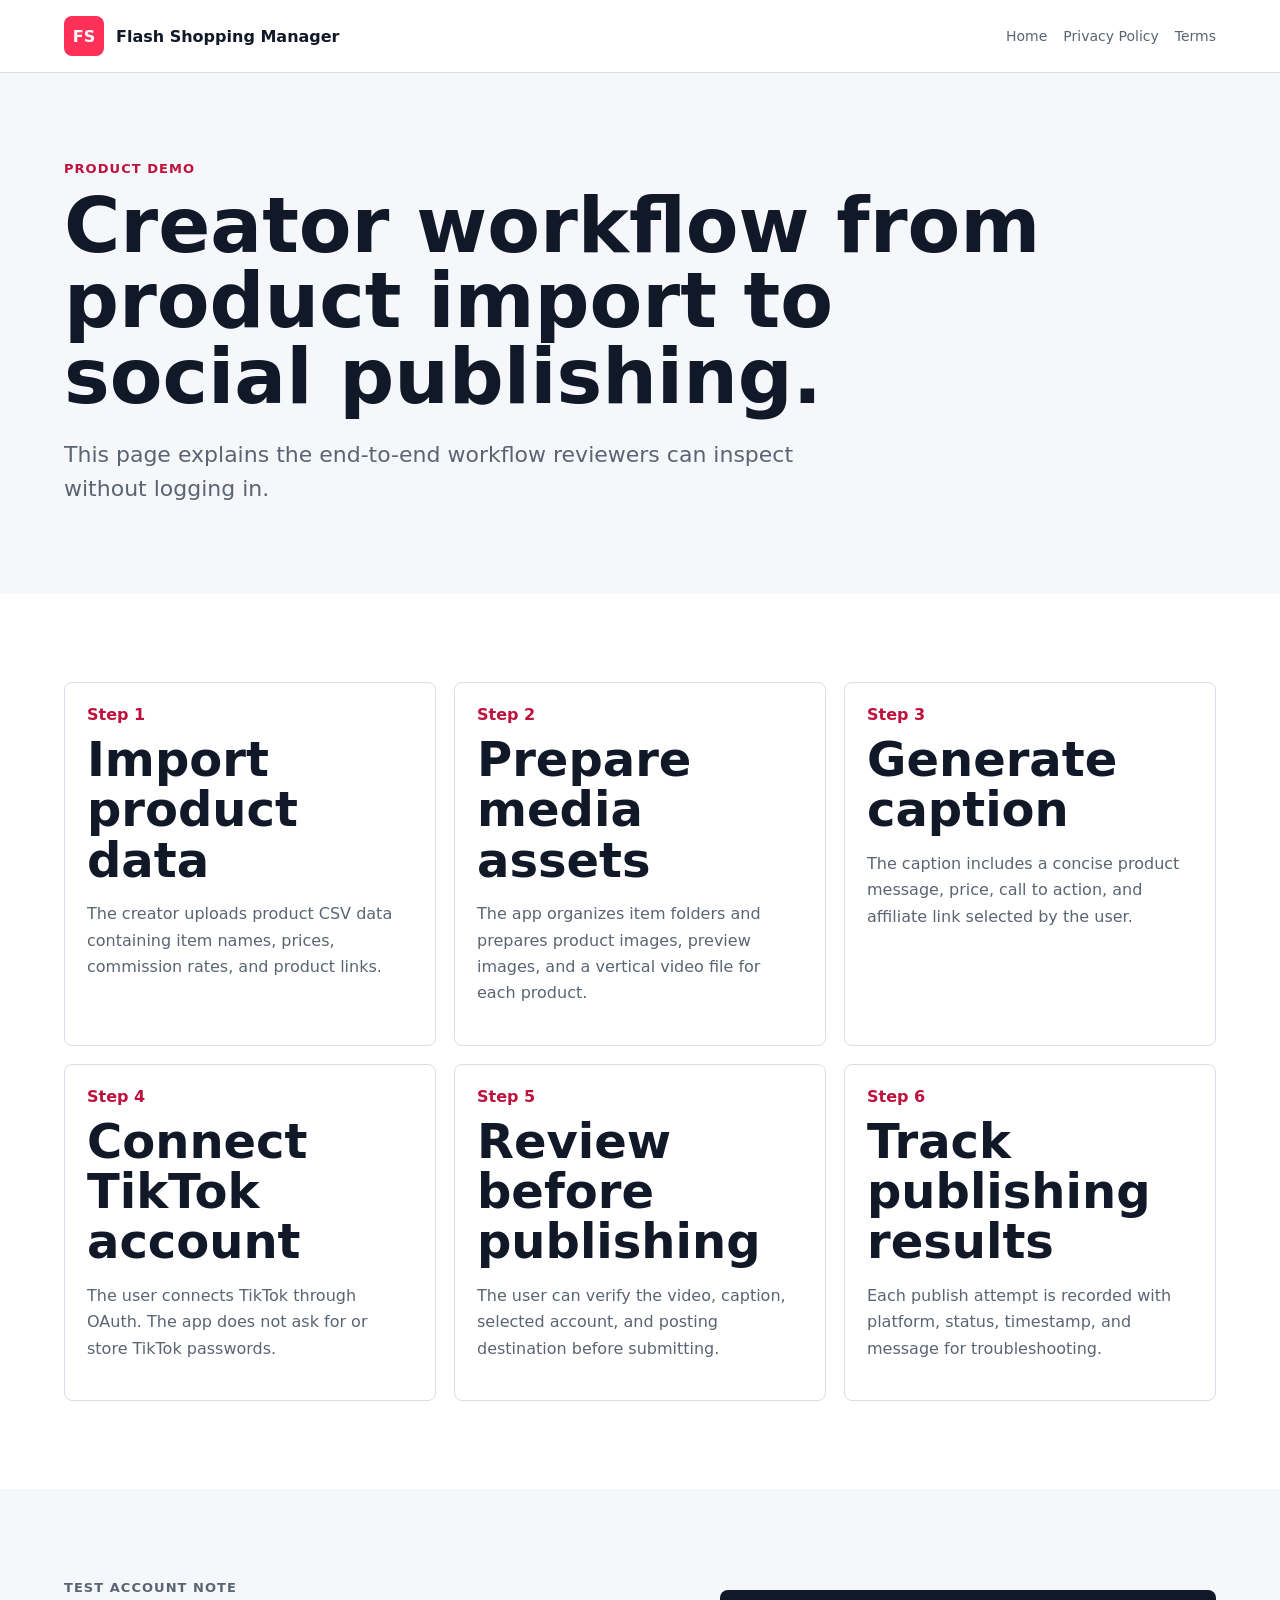
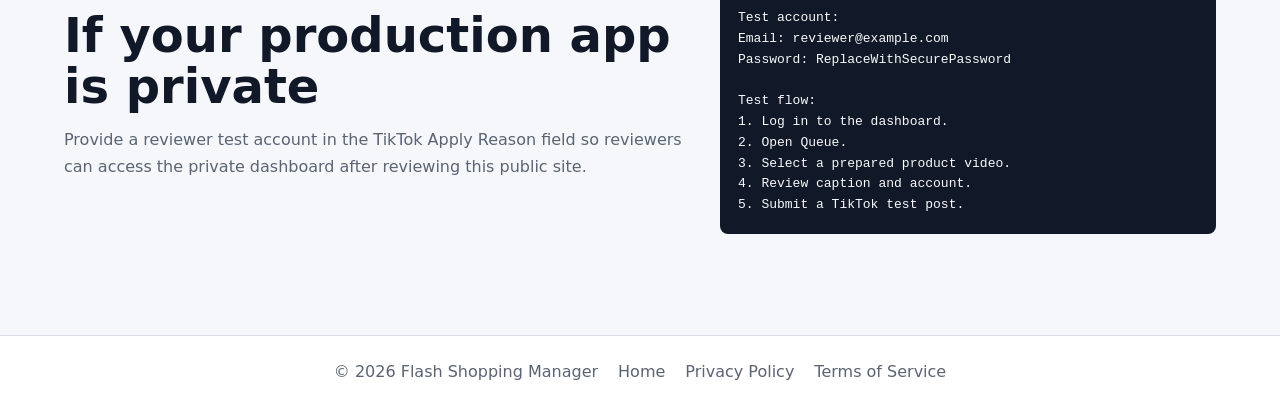
==== demo.html @ 0573e3ed "Add files via upload" ====
<!doctype html>
<html lang="en">
<head>
  <meta charset="utf-8">
  <meta name="viewport" content="width=device-width, initial-scale=1">
  <title>Demo | Flash Shopping Manager</title>
  <meta name="description" content="Demo workflow for Flash Shopping Manager TikTok and Facebook product video publishing.">
  <link rel="stylesheet" href="assets/styles.css">
</head>
<body>
  <header class="site-header">
    <a class="brand" href="index.html"><span class="brand-mark">FS</span><span>Flash Shopping Manager</span></a>
    <nav aria-label="Main navigation">
      <a href="index.html">Home</a>
      <a href="privacy.html">Privacy Policy</a>
      <a href="terms.html">Terms</a>
    </nav>
  </header>

  <main>
    <section class="page-hero">
      <p class="eyebrow">Product demo</p>
      <h1>Creator workflow from product import to social publishing.</h1>
      <p class="lead">This page explains the end-to-end workflow reviewers can inspect without logging in.</p>
    </section>

    <section class="timeline">
      <article>
        <span>Step 1</span>
        <h2>Import product data</h2>
        <p>The creator uploads product CSV data containing item names, prices, commission rates, and product links.</p>
      </article>
      <article>
        <span>Step 2</span>
        <h2>Prepare media assets</h2>
        <p>The app organizes item folders and prepares product images, preview images, and a vertical video file for each product.</p>
      </article>
      <article>
        <span>Step 3</span>
        <h2>Generate caption</h2>
        <p>The caption includes a concise product message, price, call to action, and affiliate link selected by the user.</p>
      </article>
      <article>
        <span>Step 4</span>
        <h2>Connect TikTok account</h2>
        <p>The user connects TikTok through OAuth. The app does not ask for or store TikTok passwords.</p>
      </article>
      <article>
        <span>Step 5</span>
        <h2>Review before publishing</h2>
        <p>The user can verify the video, caption, selected account, and posting destination before submitting.</p>
      </article>
      <article>
        <span>Step 6</span>
        <h2>Track publishing results</h2>
        <p>Each publish attempt is recorded with platform, status, timestamp, and message for troubleshooting.</p>
      </article>
    </section>

    <section class="section split">
      <div>
        <p class="eyebrow">Test account note</p>
        <h2>If your production app is private</h2>
        <p>Provide a reviewer test account in the TikTok Apply Reason field so reviewers can access the private dashboard after reviewing this public site.</p>
      </div>
      <pre class="code-block">Test account:
Email: reviewer@example.com
Password: ReplaceWithSecurePassword

Test flow:
1. Log in to the dashboard.
2. Open Queue.
3. Select a prepared product video.
4. Review caption and account.
5. Submit a TikTok test post.</pre>
    </section>
  </main>

  <footer>
    <span>© 2026 Flash Shopping Manager</span>
    <a href="index.html">Home</a>
    <a href="privacy.html">Privacy Policy</a>
    <a href="terms.html">Terms of Service</a>
  </footer>
</body>
</html>
---- assets/styles.css ----
:root {
  color-scheme: light;
  --ink: #111827;
  --muted: #5b6472;
  --line: #d9dde6;
  --soft: #f5f7fb;
  --brand: #ff3158;
  --brand-dark: #be123c;
  --accent: #0f766e;
  --panel: #ffffff;
}

* {
  box-sizing: border-box;
}

body {
  margin: 0;
  font-family: Inter, ui-sans-serif, system-ui, -apple-system, BlinkMacSystemFont, "Segoe UI", Arial, sans-serif;
  color: var(--ink);
  background: #ffffff;
}

a {
  color: inherit;
}

.site-header {
  min-height: 72px;
  display: flex;
  align-items: center;
  justify-content: space-between;
  gap: 24px;
  padding: 16px clamp(20px, 5vw, 72px);
  border-bottom: 1px solid var(--line);
  background: rgba(255, 255, 255, 0.96);
  position: sticky;
  top: 0;
  z-index: 10;
}

.brand {
  display: inline-flex;
  align-items: center;
  gap: 12px;
  font-weight: 800;
  text-decoration: none;
}

.brand-mark {
  width: 40px;
  height: 40px;
  display: inline-grid;
  place-items: center;
  border-radius: 8px;
  background: var(--brand);
  color: white;
  letter-spacing: 0;
}

nav {
  display: flex;
  flex-wrap: wrap;
  gap: 16px;
  color: var(--muted);
  font-size: 14px;
}

nav a,
footer a {
  text-decoration: none;
}

nav a:hover,
footer a:hover {
  color: var(--brand);
}

.hero {
  display: grid;
  grid-template-columns: minmax(0, 1.05fr) minmax(320px, 0.8fr);
  gap: clamp(28px, 5vw, 72px);
  align-items: center;
  padding: clamp(56px, 8vw, 108px) clamp(20px, 5vw, 72px);
  background:
    linear-gradient(135deg, rgba(255,49,88,0.08), transparent 35%),
    linear-gradient(315deg, rgba(15,118,110,0.10), transparent 34%);
}

.eyebrow {
  margin: 0 0 12px;
  color: var(--brand-dark);
  font-weight: 800;
  text-transform: uppercase;
  font-size: 13px;
  letter-spacing: 0.08em;
}

h1,
h2,
h3,
p {
  letter-spacing: 0;
}

h1 {
  margin: 0;
  font-size: clamp(42px, 6vw, 78px);
  line-height: 0.98;
}

h2 {
  margin: 0 0 16px;
  font-size: clamp(30px, 4vw, 48px);
  line-height: 1.05;
}

h3 {
  margin: 0 0 8px;
  font-size: 20px;
}

.lead {
  margin: 24px 0 0;
  max-width: 760px;
  color: var(--muted);
  font-size: clamp(18px, 2vw, 22px);
  line-height: 1.55;
}

.hero-actions {
  display: flex;
  gap: 14px;
  flex-wrap: wrap;
  margin-top: 32px;
}

.button {
  display: inline-flex;
  align-items: center;
  justify-content: center;
  min-height: 46px;
  padding: 0 18px;
  border-radius: 8px;
  border: 1px solid var(--line);
  text-decoration: none;
  font-weight: 800;
}

.button.primary {
  background: var(--brand);
  color: white;
  border-color: var(--brand);
}

.button.secondary {
  background: white;
}

.product-panel {
  background: var(--panel);
  border: 1px solid var(--line);
  border-radius: 8px;
  box-shadow: 0 24px 70px rgba(17, 24, 39, 0.16);
  padding: 18px;
}

.panel-top {
  display: flex;
  align-items: center;
  gap: 8px;
  padding-bottom: 16px;
  border-bottom: 1px solid var(--line);
  color: var(--muted);
}

.dot {
  width: 10px;
  height: 10px;
  border-radius: 50%;
  display: inline-block;
}

.red { background: #ef4444; }
.yellow { background: #f59e0b; }
.green { background: #10b981; }

.workflow-card {
  display: flex;
  gap: 14px;
  padding: 18px;
  border: 1px solid var(--line);
  border-radius: 8px;
  margin-top: 14px;
  background: var(--soft);
}

.workflow-card.active {
  background: #fff1f2;
  border-color: rgba(255,49,88,0.32);
}

.workflow-card span {
  width: 34px;
  height: 34px;
  border-radius: 8px;
  background: var(--ink);
  color: white;
  display: inline-grid;
  place-items: center;
  font-weight: 800;
  flex: none;
}

.workflow-card p {
  margin: 0;
  color: var(--muted);
  line-height: 1.5;
}

.section,
.page-hero,
.legal,
.timeline {
  padding: clamp(42px, 7vw, 88px) clamp(20px, 5vw, 72px);
}

.section-heading {
  max-width: 850px;
  margin-bottom: 28px;
}

.feature-grid {
  display: grid;
  grid-template-columns: repeat(3, minmax(0, 1fr));
  gap: 18px;
}

.feature-grid article,
.timeline article {
  border: 1px solid var(--line);
  border-radius: 8px;
  padding: 22px;
  background: white;
}

.feature-grid p,
.split p,
.legal p,
.legal li,
.timeline p {
  color: var(--muted);
  line-height: 1.65;
}

.split {
  display: grid;
  grid-template-columns: minmax(0, 1fr) minmax(280px, 0.8fr);
  gap: 36px;
  align-items: start;
  background: var(--soft);
}

.check-list {
  margin: 0;
  padding: 0;
  list-style: none;
  display: grid;
  gap: 12px;
}

.check-list li {
  padding: 14px 16px;
  border-radius: 8px;
  background: white;
  border: 1px solid var(--line);
  font-weight: 700;
}

.demo-band {
  display: flex;
  justify-content: space-between;
  align-items: center;
  gap: 24px;
  border-top: 1px solid var(--line);
  border-bottom: 1px solid var(--line);
}

.contact {
  background: #111827;
  color: white;
}

.contact p,
.contact a {
  color: #e5e7eb;
}

.page-hero {
  background: var(--soft);
}

.page-hero h1 {
  max-width: 1000px;
}

.timeline {
  display: grid;
  grid-template-columns: repeat(3, minmax(0, 1fr));
  gap: 18px;
}

.timeline span {
  color: var(--brand-dark);
  font-weight: 800;
  display: inline-block;
  margin-bottom: 10px;
}

.code-block {
  white-space: pre-wrap;
  background: #111827;
  color: #f9fafb;
  border-radius: 8px;
  padding: 18px;
  line-height: 1.6;
  overflow: auto;
}

.legal {
  max-width: 960px;
  margin: 0 auto;
}

.legal h1 {
  font-size: clamp(40px, 6vw, 64px);
}

.legal h2 {
  margin-top: 34px;
  font-size: 28px;
}

footer {
  min-height: 72px;
  display: flex;
  align-items: center;
  justify-content: center;
  gap: 20px;
  flex-wrap: wrap;
  padding: 20px;
  color: var(--muted);
  border-top: 1px solid var(--line);
}

@media (max-width: 900px) {
  .site-header,
  .hero,
  .split,
  .demo-band {
    display: block;
  }

  nav {
    margin-top: 16px;
  }

  .product-panel,
  .demo-band .button {
    margin-top: 28px;
  }

  .feature-grid,
  .timeline {
    grid-template-columns: 1fr;
  }
}
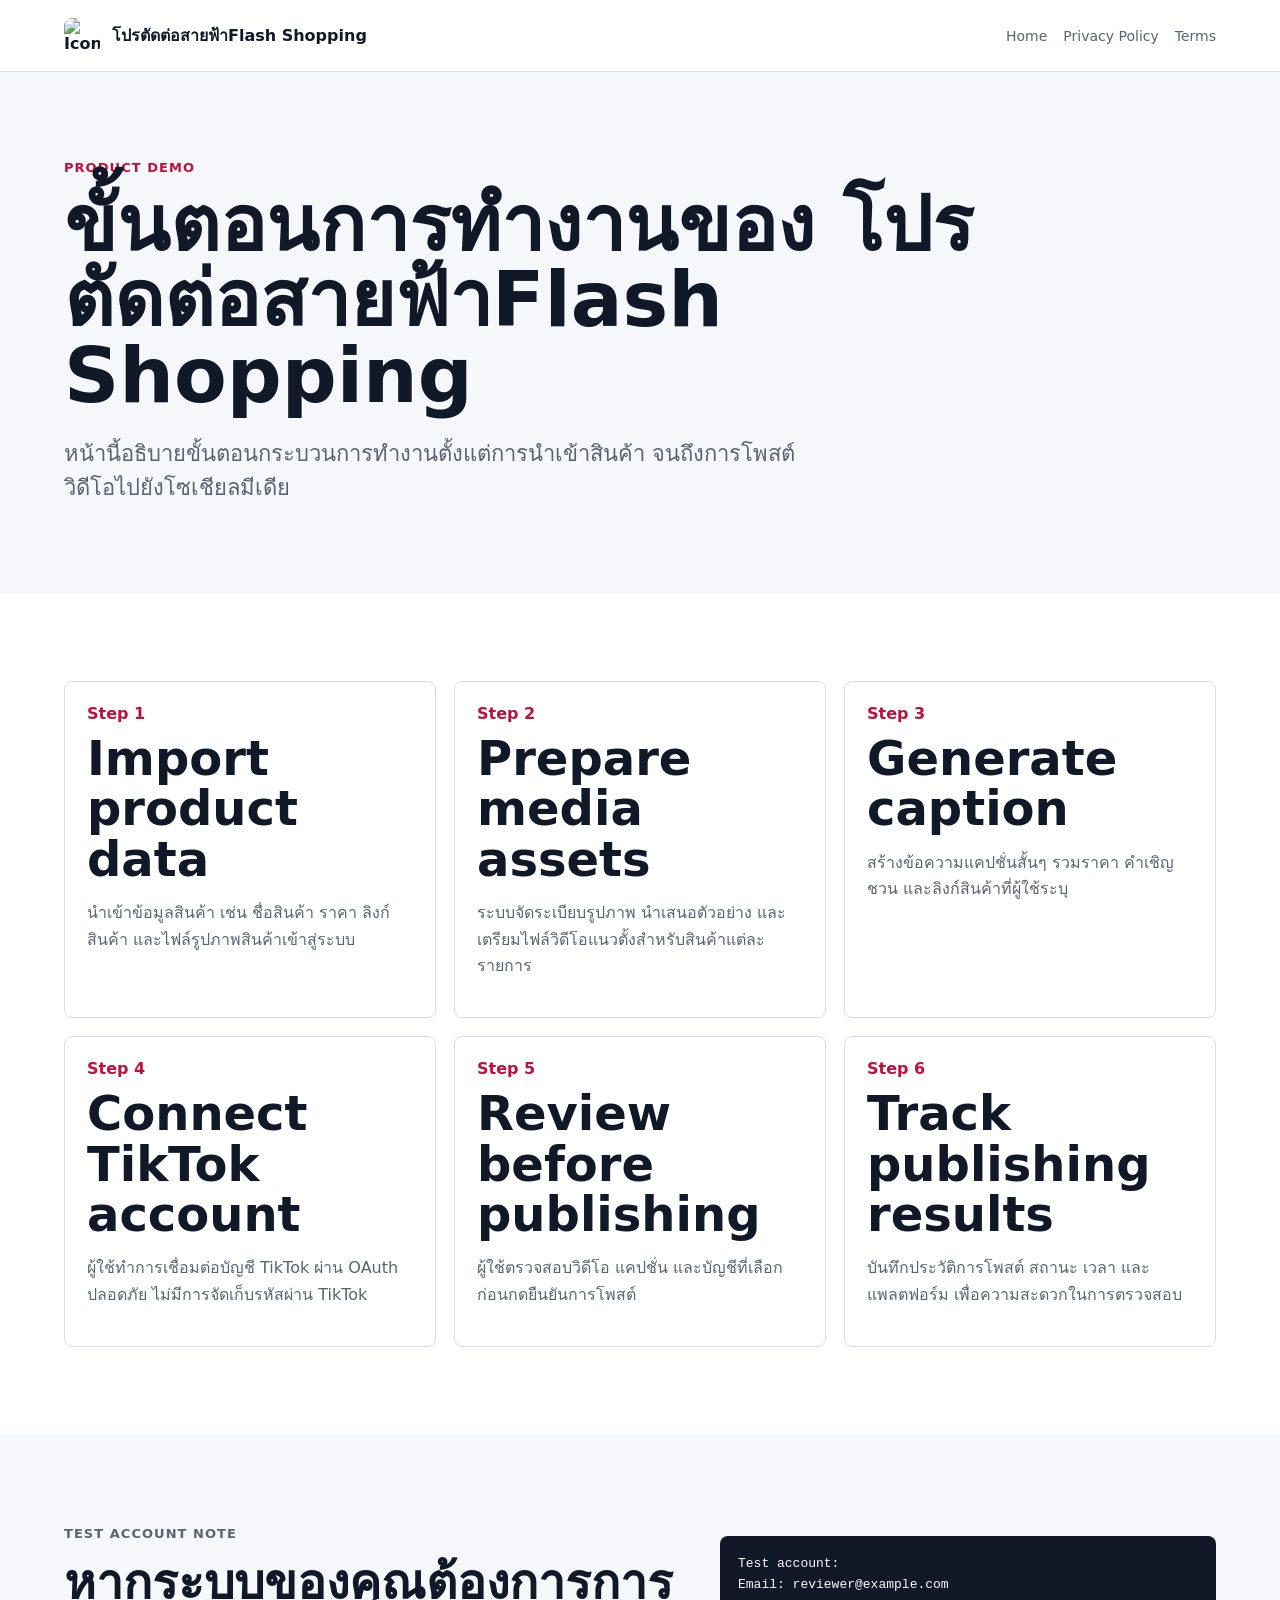
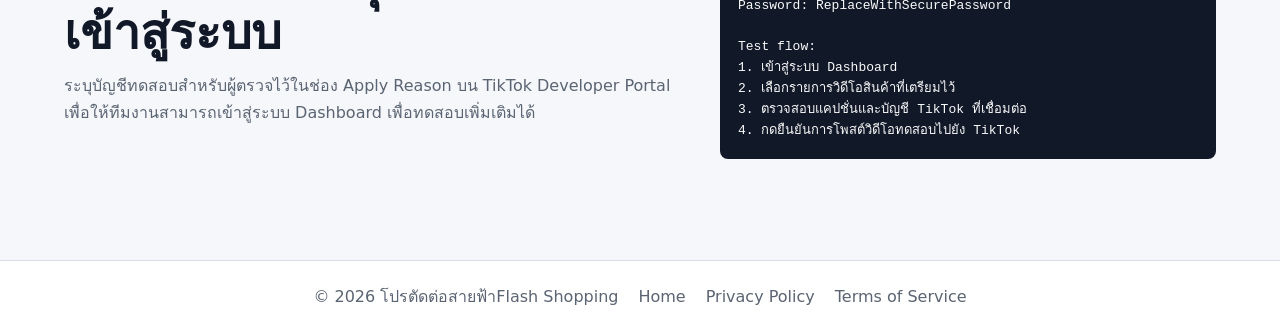
==== commit 38195c5a: "Update demo.html" ====
--- a/demo.html
+++ b/demo.html
@@ -1,15 +1,19 @@
 <!doctype html>
-<html lang="en">
+<html lang="th">
 <head>
   <meta charset="utf-8">
   <meta name="viewport" content="width=device-width, initial-scale=1">
-  <title>Demo | Flash Shopping Manager</title>
-  <meta name="description" content="Demo workflow for Flash Shopping Manager TikTok and Facebook product video publishing.">
+  <title>Demo | โปรตัดต่อสายฟ้าFlash Shopping</title>
+  <meta name="description" content="Demo workflow สำหรับระบบ โปรตัดต่อสายฟ้าFlash Shopping จัดการวิดีโอสินค้าและโพสต์ลง TikTok">
+  <link rel="icon" type="image/png" href="https://github.com/napasin2231-bit/flashshopping/blob/main/icon.png?raw=true">
   <link rel="stylesheet" href="assets/styles.css">
 </head>
 <body>
   <header class="site-header">
-    <a class="brand" href="index.html"><span class="brand-mark">FS</span><span>Flash Shopping Manager</span></a>
+    <a class="brand" href="index.html">
+      <img src="https://github.com/napasin2231-bit/flashshopping/blob/main/icon.png?raw=true" alt="Icon" style="width:36px; height:36px; border-radius:8px; object-fit:cover;">
+      <span>โปรตัดต่อสายฟ้าFlash Shopping</span>
+    </a>
     <nav aria-label="Main navigation">
       <a href="index.html">Home</a>
       <a href="privacy.html">Privacy Policy</a>
@@ -20,64 +24,63 @@
   <main>
     <section class="page-hero">
       <p class="eyebrow">Product demo</p>
-      <h1>Creator workflow from product import to social publishing.</h1>
-      <p class="lead">This page explains the end-to-end workflow reviewers can inspect without logging in.</p>
+      <h1>ขั้นตอนการทำงานของ โปรตัดต่อสายฟ้าFlash Shopping</h1>
+      <p class="lead">หน้านี้อธิบายขั้นตอนกระบวนการทำงานตั้งแต่การนำเข้าสินค้า จนถึงการโพสต์วิดีโอไปยังโซเชียลมีเดีย</p>
     </section>
 
     <section class="timeline">
       <article>
         <span>Step 1</span>
         <h2>Import product data</h2>
-        <p>The creator uploads product CSV data containing item names, prices, commission rates, and product links.</p>
+        <p>นำเข้าข้อมูลสินค้า เช่น ชื่อสินค้า ราคา ลิงก์สินค้า และไฟล์รูปภาพสินค้าเข้าสู่ระบบ</p>
       </article>
       <article>
         <span>Step 2</span>
         <h2>Prepare media assets</h2>
-        <p>The app organizes item folders and prepares product images, preview images, and a vertical video file for each product.</p>
+        <p>ระบบจัดระเบียบรูปภาพ นำเสนอตัวอย่าง และเตรียมไฟล์วิดีโอแนวตั้งสำหรับสินค้าแต่ละรายการ</p>
       </article>
       <article>
         <span>Step 3</span>
         <h2>Generate caption</h2>
-        <p>The caption includes a concise product message, price, call to action, and affiliate link selected by the user.</p>
+        <p>สร้างข้อความแคปชั่นสั้นๆ รวมราคา คำเชิญชวน และลิงก์สินค้าที่ผู้ใช้ระบุ</p>
       </article>
       <article>
         <span>Step 4</span>
         <h2>Connect TikTok account</h2>
-        <p>The user connects TikTok through OAuth. The app does not ask for or store TikTok passwords.</p>
+        <p>ผู้ใช้ทำการเชื่อมต่อบัญชี TikTok ผ่าน OAuth ปลอดภัย ไม่มีการจัดเก็บรหัสผ่าน TikTok</p>
       </article>
       <article>
         <span>Step 5</span>
         <h2>Review before publishing</h2>
-        <p>The user can verify the video, caption, selected account, and posting destination before submitting.</p>
+        <p>ผู้ใช้ตรวจสอบวิดีโอ แคปชั่น และบัญชีที่เลือกก่อนกดยืนยันการโพสต์</p>
       </article>
       <article>
         <span>Step 6</span>
         <h2>Track publishing results</h2>
-        <p>Each publish attempt is recorded with platform, status, timestamp, and message for troubleshooting.</p>
+        <p>บันทึกประวัติการโพสต์ สถานะ เวลา และแพลตฟอร์ม เพื่อความสะดวกในการตรวจสอบ</p>
       </article>
     </section>
 
     <section class="section split">
       <div>
         <p class="eyebrow">Test account note</p>
-        <h2>If your production app is private</h2>
-        <p>Provide a reviewer test account in the TikTok Apply Reason field so reviewers can access the private dashboard after reviewing this public site.</p>
+        <h2>หากระบบของคุณต้องการการเข้าสู่ระบบ</h2>
+        <p>ระบุบัญชีทดสอบสำหรับผู้ตรวจไว้ในช่อง Apply Reason บน TikTok Developer Portal เพื่อให้ทีมงานสามารถเข้าสู่ระบบ Dashboard เพื่อทดสอบเพิ่มเติมได้</p>
       </div>
       <pre class="code-block">Test account:
 Email: reviewer@example.com
 Password: ReplaceWithSecurePassword
 
 Test flow:
-1. Log in to the dashboard.
-2. Open Queue.
-3. Select a prepared product video.
-4. Review caption and account.
-5. Submit a TikTok test post.</pre>
+1. เข้าสู่ระบบ Dashboard
+2. เลือกรายการวิดีโอสินค้าที่เตรียมไว้
+3. ตรวจสอบแคปชั่นและบัญชี TikTok ที่เชื่อมต่อ
+4. กดยืนยันการโพสต์วิดีโอทดสอบไปยัง TikTok</pre>
     </section>
   </main>
 
   <footer>
-    <span>© 2026 Flash Shopping Manager</span>
+    <span>© 2026 โปรตัดต่อสายฟ้าFlash Shopping</span>
     <a href="index.html">Home</a>
     <a href="privacy.html">Privacy Policy</a>
     <a href="terms.html">Terms of Service</a>
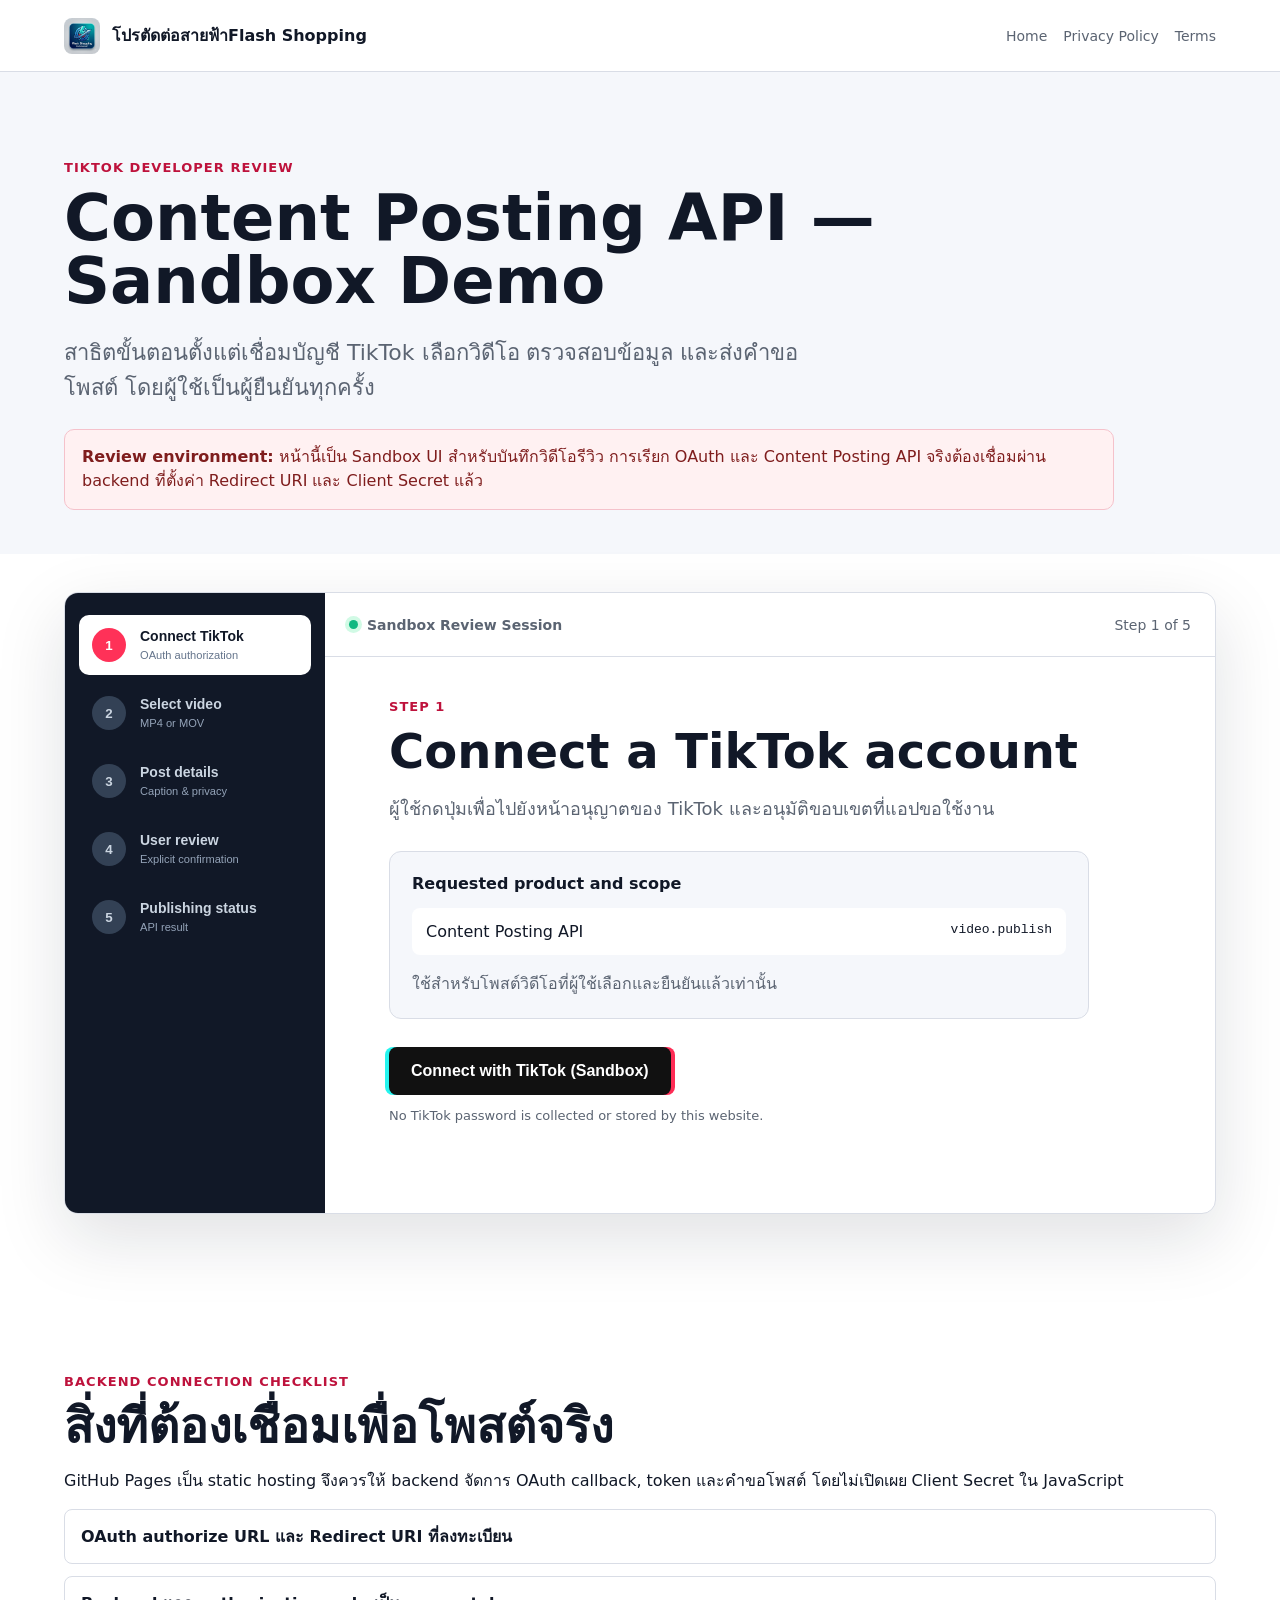
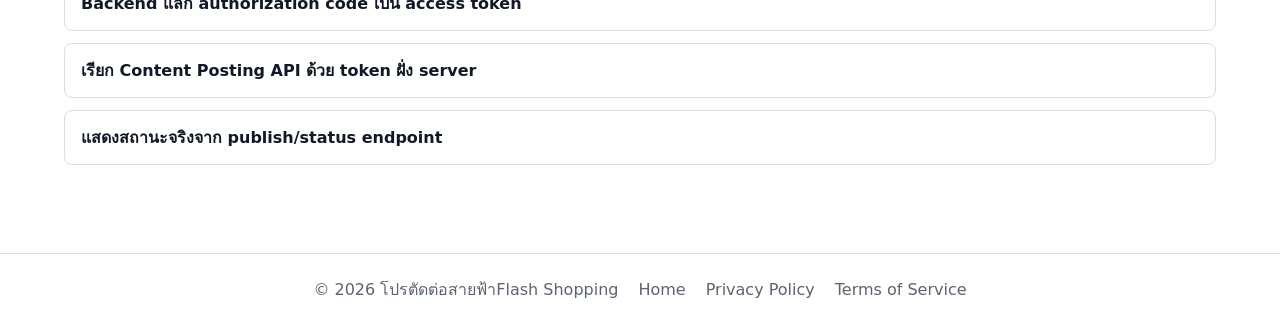
==== commit eb70253a: "Add files via upload" ====
--- a/demo.html
+++ b/demo.html
@@ -3,87 +3,80 @@
 <head>
   <meta charset="utf-8">
   <meta name="viewport" content="width=device-width, initial-scale=1">
-  <title>Demo | โปรตัดต่อสายฟ้าFlash Shopping</title>
-  <meta name="description" content="Demo workflow สำหรับระบบ โปรตัดต่อสายฟ้าFlash Shopping จัดการวิดีโอสินค้าและโพสต์ลง TikTok">
-  <link rel="icon" type="image/png" href="https://github.com/napasin2231-bit/flashshopping/blob/main/icon.png?raw=true">
+  <title>TikTok Sandbox Demo | โปรตัดต่อสายฟ้าFlash Shopping</title>
+  <meta name="description" content="End-to-end TikTok Content Posting API sandbox workflow demo for Flash Shopping.">
+  <link rel="icon" type="image/png" href="icon.png">
   <link rel="stylesheet" href="assets/styles.css">
 </head>
 <body>
   <header class="site-header">
-    <a class="brand" href="index.html">
-      <img src="https://github.com/napasin2231-bit/flashshopping/blob/main/icon.png?raw=true" alt="Icon" style="width:36px; height:36px; border-radius:8px; object-fit:cover;">
-      <span>โปรตัดต่อสายฟ้าFlash Shopping</span>
-    </a>
-    <nav aria-label="Main navigation">
-      <a href="index.html">Home</a>
-      <a href="privacy.html">Privacy Policy</a>
-      <a href="terms.html">Terms</a>
-    </nav>
+    <a class="brand" href="index.html"><img src="icon.png" alt="Flash Shopping" class="brand-icon"><span>โปรตัดต่อสายฟ้าFlash Shopping</span></a>
+    <nav><a href="index.html">Home</a><a href="privacy.html">Privacy Policy</a><a href="terms.html">Terms</a></nav>
   </header>
 
-  <main>
-    <section class="page-hero">
-      <p class="eyebrow">Product demo</p>
-      <h1>ขั้นตอนการทำงานของ โปรตัดต่อสายฟ้าFlash Shopping</h1>
-      <p class="lead">หน้านี้อธิบายขั้นตอนกระบวนการทำงานตั้งแต่การนำเข้าสินค้า จนถึงการโพสต์วิดีโอไปยังโซเชียลมีเดีย</p>
+  <main class="review-demo">
+    <section class="page-hero compact-hero">
+      <p class="eyebrow">TikTok developer review</p>
+      <h1>Content Posting API — Sandbox Demo</h1>
+      <p class="lead">สาธิตขั้นตอนตั้งแต่เชื่อมบัญชี TikTok เลือกวิดีโอ ตรวจสอบข้อมูล และส่งคำขอโพสต์ โดยผู้ใช้เป็นผู้ยืนยันทุกครั้ง</p>
+      <div class="notice honest-notice"><strong>Review environment:</strong> หน้านี้เป็น Sandbox UI สำหรับบันทึกวิดีโอรีวิว การเรียก OAuth และ Content Posting API จริงต้องเชื่อมผ่าน backend ที่ตั้งค่า Redirect URI และ Client Secret แล้ว</div>
     </section>
 
-    <section class="timeline">
-      <article>
-        <span>Step 1</span>
-        <h2>Import product data</h2>
-        <p>นำเข้าข้อมูลสินค้า เช่น ชื่อสินค้า ราคา ลิงก์สินค้า และไฟล์รูปภาพสินค้าเข้าสู่ระบบ</p>
-      </article>
-      <article>
-        <span>Step 2</span>
-        <h2>Prepare media assets</h2>
-        <p>ระบบจัดระเบียบรูปภาพ นำเสนอตัวอย่าง และเตรียมไฟล์วิดีโอแนวตั้งสำหรับสินค้าแต่ละรายการ</p>
-      </article>
-      <article>
-        <span>Step 3</span>
-        <h2>Generate caption</h2>
-        <p>สร้างข้อความแคปชั่นสั้นๆ รวมราคา คำเชิญชวน และลิงก์สินค้าที่ผู้ใช้ระบุ</p>
-      </article>
-      <article>
-        <span>Step 4</span>
-        <h2>Connect TikTok account</h2>
-        <p>ผู้ใช้ทำการเชื่อมต่อบัญชี TikTok ผ่าน OAuth ปลอดภัย ไม่มีการจัดเก็บรหัสผ่าน TikTok</p>
-      </article>
-      <article>
-        <span>Step 5</span>
-        <h2>Review before publishing</h2>
-        <p>ผู้ใช้ตรวจสอบวิดีโอ แคปชั่น และบัญชีที่เลือกก่อนกดยืนยันการโพสต์</p>
-      </article>
-      <article>
-        <span>Step 6</span>
-        <h2>Track publishing results</h2>
-        <p>บันทึกประวัติการโพสต์ สถานะ เวลา และแพลตฟอร์ม เพื่อความสะดวกในการตรวจสอบ</p>
-      </article>
+    <section class="demo-shell" aria-label="TikTok publishing workflow">
+      <aside class="demo-steps">
+        <button class="step active" data-step="1"><span>1</span><b>Connect TikTok</b><small>OAuth authorization</small></button>
+        <button class="step" data-step="2"><span>2</span><b>Select video</b><small>MP4 or MOV</small></button>
+        <button class="step" data-step="3"><span>3</span><b>Post details</b><small>Caption & privacy</small></button>
+        <button class="step" data-step="4"><span>4</span><b>User review</b><small>Explicit confirmation</small></button>
+        <button class="step" data-step="5"><span>5</span><b>Publishing status</b><small>API result</small></button>
+      </aside>
+
+      <div class="demo-stage">
+        <div class="demo-toolbar"><div><span class="status-dot"></span><strong>Sandbox Review Session</strong></div><span id="progressText">Step 1 of 5</span></div>
+
+        <section class="demo-screen active" data-screen="1">
+          <p class="eyebrow">Step 1</p><h2>Connect a TikTok account</h2>
+          <p class="screen-copy">ผู้ใช้กดปุ่มเพื่อไปยังหน้าอนุญาตของ TikTok และอนุมัติขอบเขตที่แอปขอใช้งาน</p>
+          <div class="scope-card"><strong>Requested product and scope</strong><div class="scope-row"><span>Content Posting API</span><code>video.publish</code></div><p>ใช้สำหรับโพสต์วิดีโอที่ผู้ใช้เลือกและยืนยันแล้วเท่านั้น</p></div>
+          <button class="tiktok-button" id="connectBtn">Connect with TikTok (Sandbox)</button>
+          <p class="microcopy">No TikTok password is collected or stored by this website.</p>
+        </section>
+
+        <section class="demo-screen" data-screen="2">
+          <p class="eyebrow">Step 2</p><h2>Select a video</h2>
+          <div class="connected-banner">✓ Connected to TikTok Sandbox account: @flashshopping_demo</div>
+          <label class="upload-box" id="uploadBox"><input id="videoInput" type="file" accept="video/mp4,video/quicktime"><span class="upload-icon">↑</span><strong>Choose MP4 or MOV</strong><small>Vertical video recommended · Maximum 50 MB for review upload</small></label>
+          <div class="selected-file hidden" id="selectedFile"><span>▶</span><div><strong id="fileName">flashshopping-demo.mp4</strong><small id="fileMeta">Demo asset selected</small></div><b>Ready</b></div>
+          <button class="button primary action-btn" id="useDemoBtn">Use prepared demo video</button>
+        </section>
+
+        <section class="demo-screen" data-screen="3">
+          <p class="eyebrow">Step 3</p><h2>Enter post details</h2>
+          <label class="form-label">Caption<textarea id="caption">โปรเด็ดประจำวันจาก Flash Shopping ✨ #FlashShopping #TikTokShop</textarea></label>
+          <label class="form-label">Privacy<select id="privacy"><option value="SELF_ONLY">Only me (SELF_ONLY) — Sandbox</option><option value="PUBLIC_TO_EVERYONE">Public (subject to app approval)</option></select></label>
+          <label class="consent-row"><input type="checkbox" id="consent"> ฉันยืนยันว่ามีสิทธิ์ใช้วิดีโอนี้และยอมรับการโพสต์ไปยังบัญชีที่เชื่อมต่อ</label>
+          <button class="button primary action-btn" id="detailsBtn">Continue to review</button>
+        </section>
+
+        <section class="demo-screen" data-screen="4">
+          <p class="eyebrow">Step 4</p><h2>Review before publishing</h2>
+          <div class="review-grid"><div class="video-preview"><div class="phone-video"><span>FLASH<br>SHOPPING</span><small>Prepared demo video</small></div></div><div class="review-data"><dl><dt>TikTok account</dt><dd>@flashshopping_demo</dd><dt>Video</dt><dd id="reviewFile">flashshopping-demo.mp4</dd><dt>Privacy</dt><dd id="reviewPrivacy">Only me (SELF_ONLY)</dd><dt>Scope used</dt><dd><code>video.publish</code></dd></dl><p id="reviewCaption">โปรเด็ดประจำวันจาก Flash Shopping ✨ #FlashShopping #TikTokShop</p></div></div>
+          <div class="notice"><strong>User control:</strong> ระบบจะไม่ส่งโพสต์จนกว่าผู้ใช้จะกดปุ่มยืนยันด้านล่าง</div>
+          <button class="tiktok-button" id="publishBtn">Confirm and send to TikTok Sandbox</button>
+        </section>
+
+        <section class="demo-screen" data-screen="5">
+          <p class="eyebrow">Step 5</p><h2>Publishing status</h2>
+          <div class="publish-progress" id="publishProgress"><div class="spinner"></div><strong>Sending publish request…</strong><small>Backend → TikTok Content Posting API</small></div>
+          <div class="result-card hidden" id="resultCard"><div class="result-icon">✓</div><h3>Sandbox workflow completed</h3><p>UI flow and request payload are ready for backend integration. No live TikTok post was created by this static demo.</p><dl><dt>Environment</dt><dd>Sandbox demonstration</dd><dt>Product</dt><dd>Content Posting API</dd><dt>Scope</dt><dd><code>video.publish</code></dd><dt>Status</dt><dd>Demo completed</dd></dl><button class="button secondary" id="restartBtn">Restart demo</button></div>
+        </section>
+      </div>
     </section>
 
-    <section class="section split">
-      <div>
-        <p class="eyebrow">Test account note</p>
-        <h2>หากระบบของคุณต้องการการเข้าสู่ระบบ</h2>
-        <p>ระบุบัญชีทดสอบสำหรับผู้ตรวจไว้ในช่อง Apply Reason บน TikTok Developer Portal เพื่อให้ทีมงานสามารถเข้าสู่ระบบ Dashboard เพื่อทดสอบเพิ่มเติมได้</p>
-      </div>
-      <pre class="code-block">Test account:
-Email: reviewer@example.com
-Password: ReplaceWithSecurePassword
-
-Test flow:
-1. เข้าสู่ระบบ Dashboard
-2. เลือกรายการวิดีโอสินค้าที่เตรียมไว้
-3. ตรวจสอบแคปชั่นและบัญชี TikTok ที่เชื่อมต่อ
-4. กดยืนยันการโพสต์วิดีโอทดสอบไปยัง TikTok</pre>
-    </section>
+    <section class="section integration-notes"><div><p class="eyebrow">Backend connection checklist</p><h2>สิ่งที่ต้องเชื่อมเพื่อโพสต์จริง</h2><p>GitHub Pages เป็น static hosting จึงควรให้ backend จัดการ OAuth callback, token และคำขอโพสต์ โดยไม่เปิดเผย Client Secret ใน JavaScript</p></div><ul class="check-list"><li>OAuth authorize URL และ Redirect URI ที่ลงทะเบียน</li><li>Backend แลก authorization code เป็น access token</li><li>เรียก Content Posting API ด้วย token ฝั่ง server</li><li>แสดงสถานะจริงจาก publish/status endpoint</li></ul></section>
   </main>
 
-  <footer>
-    <span>© 2026 โปรตัดต่อสายฟ้าFlash Shopping</span>
-    <a href="index.html">Home</a>
-    <a href="privacy.html">Privacy Policy</a>
-    <a href="terms.html">Terms of Service</a>
-  </footer>
+  <footer><span>© 2026 โปรตัดต่อสายฟ้าFlash Shopping</span><a href="index.html">Home</a><a href="privacy.html">Privacy Policy</a><a href="terms.html">Terms of Service</a></footer>
+  <script src="assets/demo.js"></script>
 </body>
 </html>
--- a/assets/styles.css
+++ b/assets/styles.css
@@ -375,3 +375,5 @@
     grid-template-columns: 1fr;
   }
 }
+
+.brand-icon{width:36px;height:36px;border-radius:8px;object-fit:cover}.compact-hero{padding-bottom:44px}.review-demo h1{font-size:clamp(38px,5vw,64px)}.honest-notice{max-width:1050px;margin-top:24px}.notice{padding:15px 17px;border:1px solid #f5c2cb;background:#fff1f2;border-radius:10px;color:#7f1d1d;line-height:1.55}.demo-shell{margin:38px clamp(20px,5vw,72px) 72px;display:grid;grid-template-columns:260px minmax(0,1fr);border:1px solid var(--line);border-radius:14px;overflow:hidden;box-shadow:0 24px 70px rgba(17,24,39,.13);background:#fff}.demo-steps{background:#111827;padding:22px 14px;display:grid;align-content:start;gap:8px}.step{appearance:none;border:0;background:transparent;color:#cbd5e1;text-align:left;display:grid;grid-template-columns:38px 1fr;column-gap:10px;padding:13px;border-radius:10px;cursor:pointer}.step span{grid-row:1/3;width:34px;height:34px;border-radius:50%;display:grid;place-items:center;background:#334155;font-weight:800}.step b{font-size:14px}.step small{margin-top:3px;color:#94a3b8}.step.active{background:#fff;color:#111827}.step.active span{background:var(--brand);color:#fff}.step.active small{color:#64748b}.demo-stage{min-height:620px}.demo-toolbar{height:64px;border-bottom:1px solid var(--line);display:flex;align-items:center;justify-content:space-between;padding:0 24px;color:var(--muted);font-size:14px}.demo-toolbar>div{display:flex;gap:9px;align-items:center}.status-dot{width:9px;height:9px;border-radius:50%;background:#10b981;box-shadow:0 0 0 4px #d1fae5}.demo-screen{display:none;padding:42px clamp(24px,5vw,64px)}.demo-screen.active{display:block}.demo-screen h2{font-size:clamp(30px,4vw,48px)}.screen-copy{max-width:760px;color:var(--muted);font-size:18px;line-height:1.6}.scope-card{max-width:700px;padding:22px;border:1px solid var(--line);border-radius:12px;background:var(--soft);margin:28px 0}.scope-row{display:flex;justify-content:space-between;gap:20px;margin-top:15px;padding:14px;background:#fff;border-radius:8px}.scope-card p{color:var(--muted);margin-bottom:0}.tiktok-button{border:0;background:#111;color:#fff;border-radius:8px;padding:15px 22px;font-weight:800;font-size:16px;cursor:pointer;box-shadow:-4px 0 #25f4ee,4px 0 #fe2c55}.microcopy{font-size:13px;color:var(--muted)}.connected-banner{padding:13px 16px;border-radius:8px;background:#ecfdf5;color:#065f46;font-weight:700;margin-bottom:22px}.upload-box{display:grid;place-items:center;text-align:center;min-height:260px;border:2px dashed #cbd5e1;border-radius:12px;background:#f8fafc;cursor:pointer;padding:30px}.upload-box input{display:none}.upload-box small{margin-top:8px;color:var(--muted)}.upload-icon{width:56px;height:56px;border-radius:50%;display:grid;place-items:center;background:#111827;color:#fff;font-size:30px;margin-bottom:14px}.selected-file{display:flex;align-items:center;gap:14px;margin-top:16px;padding:16px;border:1px solid var(--line);border-radius:10px}.selected-file span{width:42px;height:42px;background:#111827;color:white;border-radius:8px;display:grid;place-items:center}.selected-file div{display:grid;flex:1}.selected-file small{color:var(--muted)}.selected-file b{color:#047857}.hidden{display:none!important}.action-btn{border:0;margin-top:20px;cursor:pointer}.form-label{display:grid;gap:8px;font-weight:800;margin:22px 0;max-width:760px}.form-label textarea,.form-label select{font:inherit;padding:14px;border:1px solid #cbd5e1;border-radius:8px;background:#fff}.form-label textarea{min-height:120px;resize:vertical}.consent-row{display:flex;gap:10px;align-items:flex-start;max-width:760px;color:var(--muted);line-height:1.5}.consent-row input{margin-top:4px}.review-grid{display:grid;grid-template-columns:230px 1fr;gap:30px;margin:24px 0}.video-preview{display:grid;place-items:center}.phone-video{width:190px;aspect-ratio:9/16;border-radius:20px;background:linear-gradient(145deg,#111827,#ff3158);color:#fff;display:grid;place-items:center;text-align:center;font-weight:900;font-size:27px;box-shadow:0 20px 40px rgba(17,24,39,.22)}.phone-video small{font-size:11px;font-weight:500;align-self:end;margin-bottom:20px}.review-data dl,.result-card dl{display:grid;grid-template-columns:140px 1fr;gap:10px;margin:0}.review-data dt,.result-card dt{color:var(--muted)}.review-data dd,.result-card dd{margin:0;font-weight:700}.review-data>p{margin-top:22px;padding:16px;background:var(--soft);border-radius:8px;line-height:1.6}.publish-progress{min-height:350px;display:grid;place-items:center;align-content:center;gap:12px;text-align:center}.publish-progress small{color:var(--muted)}.spinner{width:54px;height:54px;border-radius:50%;border:5px solid #e5e7eb;border-top-color:var(--brand);animation:spin 1s linear infinite}@keyframes spin{to{transform:rotate(360deg)}}.result-card{max-width:690px;margin:10px auto;text-align:center;border:1px solid var(--line);border-radius:14px;padding:34px;background:#fff}.result-card>p{color:var(--muted);line-height:1.6}.result-card dl{text-align:left;margin:24px 0}.result-icon{width:64px;height:64px;border-radius:50%;background:#d1fae5;color:#047857;display:grid;place-items:center;margin:0 auto 18px;font-size:34px;font-weight:900}.integration-notes{margin-top:0}@media(max-width:850px){.demo-shell{grid-template-columns:1fr}.demo-steps{grid-template-columns:repeat(5,minmax(150px,1fr));overflow-x:auto}.demo-stage{min-height:680px}.review-grid{grid-template-columns:1fr}.timeline,.feature-grid,.split,.hero{grid-template-columns:1fr}}@media(max-width:600px){.site-header{position:static}.demo-shell{margin-inline:12px}.demo-screen{padding:28px 18px}.review-data dl,.result-card dl{grid-template-columns:1fr}.demo-toolbar{padding:0 14px}.demo-toolbar strong{display:none}}
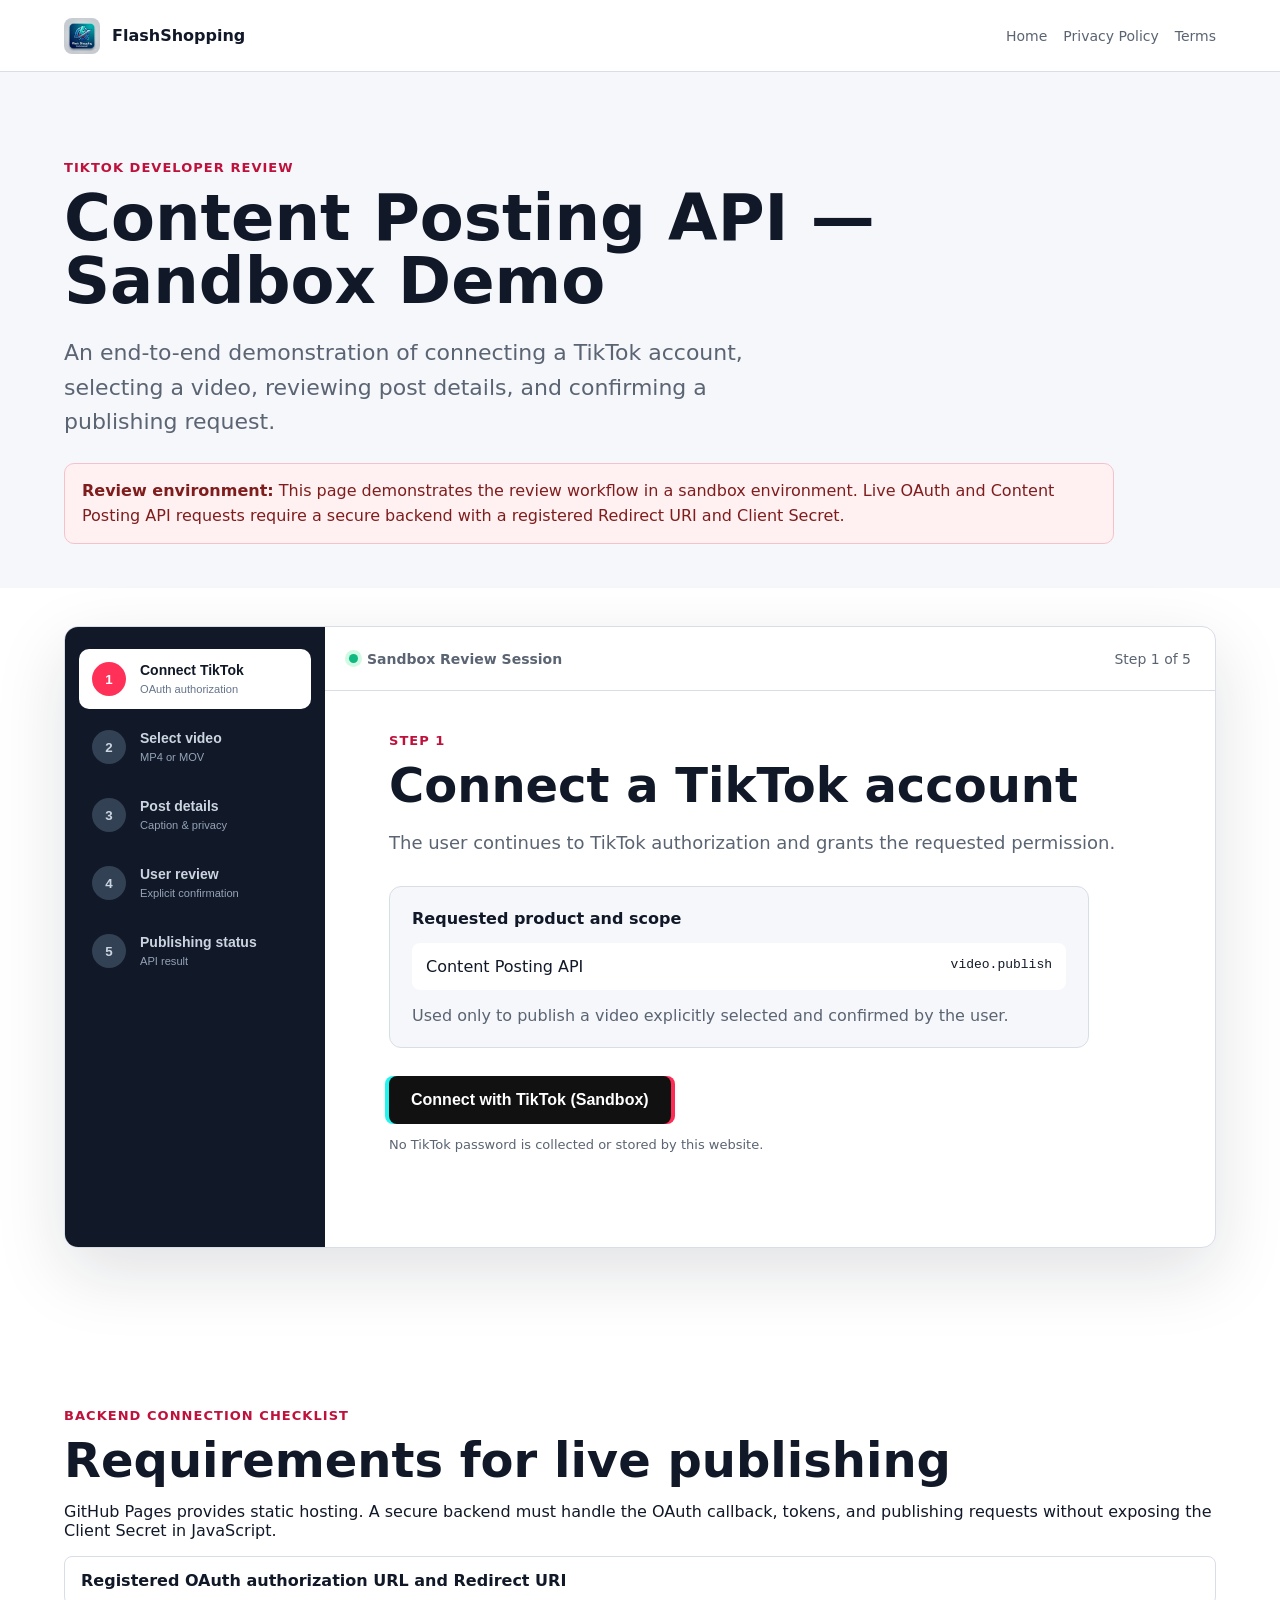
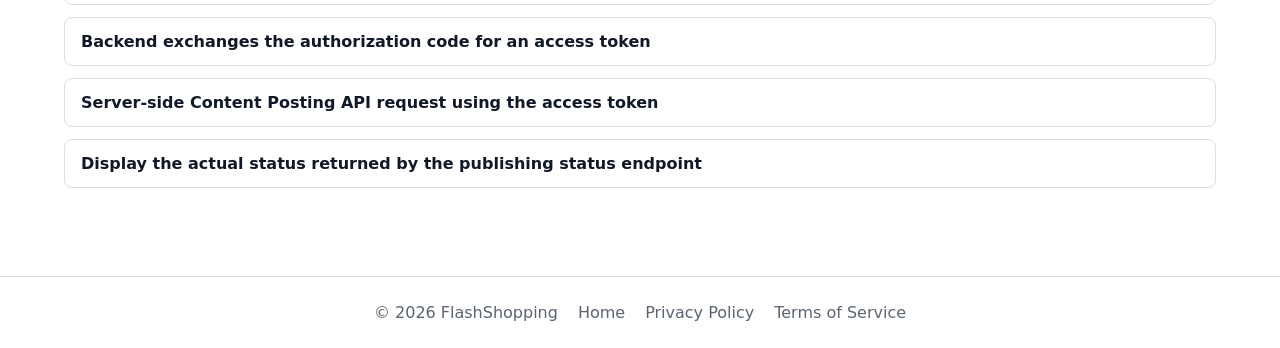
==== commit f496de64: "Add files via upload" ====
--- a/demo.html
+++ b/demo.html
@@ -1,16 +1,16 @@
 <!doctype html>
-<html lang="th">
+<html lang="en">
 <head>
   <meta charset="utf-8">
   <meta name="viewport" content="width=device-width, initial-scale=1">
-  <title>TikTok Sandbox Demo | โปรตัดต่อสายฟ้าFlash Shopping</title>
+  <title>TikTok Sandbox Demo | FlashShopping</title>
   <meta name="description" content="End-to-end TikTok Content Posting API sandbox workflow demo for Flash Shopping.">
   <link rel="icon" type="image/png" href="icon.png">
   <link rel="stylesheet" href="assets/styles.css">
 </head>
 <body>
   <header class="site-header">
-    <a class="brand" href="index.html"><img src="icon.png" alt="Flash Shopping" class="brand-icon"><span>โปรตัดต่อสายฟ้าFlash Shopping</span></a>
+    <a class="brand" href="index.html"><img src="icon.png" alt="Flash Shopping" class="brand-icon"><span>FlashShopping</span></a>
     <nav><a href="index.html">Home</a><a href="privacy.html">Privacy Policy</a><a href="terms.html">Terms</a></nav>
   </header>
 
@@ -18,8 +18,8 @@
     <section class="page-hero compact-hero">
       <p class="eyebrow">TikTok developer review</p>
       <h1>Content Posting API — Sandbox Demo</h1>
-      <p class="lead">สาธิตขั้นตอนตั้งแต่เชื่อมบัญชี TikTok เลือกวิดีโอ ตรวจสอบข้อมูล และส่งคำขอโพสต์ โดยผู้ใช้เป็นผู้ยืนยันทุกครั้ง</p>
-      <div class="notice honest-notice"><strong>Review environment:</strong> หน้านี้เป็น Sandbox UI สำหรับบันทึกวิดีโอรีวิว การเรียก OAuth และ Content Posting API จริงต้องเชื่อมผ่าน backend ที่ตั้งค่า Redirect URI และ Client Secret แล้ว</div>
+      <p class="lead">An end-to-end demonstration of connecting a TikTok account, selecting a video, reviewing post details, and confirming a publishing request.</p>
+      <div class="notice honest-notice"><strong>Review environment:</strong> This page demonstrates the review workflow in a sandbox environment. Live OAuth and Content Posting API requests require a secure backend with a registered Redirect URI and Client Secret.</div>
     </section>
 
     <section class="demo-shell" aria-label="TikTok publishing workflow">
@@ -36,8 +36,8 @@
 
         <section class="demo-screen active" data-screen="1">
           <p class="eyebrow">Step 1</p><h2>Connect a TikTok account</h2>
-          <p class="screen-copy">ผู้ใช้กดปุ่มเพื่อไปยังหน้าอนุญาตของ TikTok และอนุมัติขอบเขตที่แอปขอใช้งาน</p>
-          <div class="scope-card"><strong>Requested product and scope</strong><div class="scope-row"><span>Content Posting API</span><code>video.publish</code></div><p>ใช้สำหรับโพสต์วิดีโอที่ผู้ใช้เลือกและยืนยันแล้วเท่านั้น</p></div>
+          <p class="screen-copy">The user continues to TikTok authorization and grants the requested permission.</p>
+          <div class="scope-card"><strong>Requested product and scope</strong><div class="scope-row"><span>Content Posting API</span><code>video.publish</code></div><p>Used only to publish a video explicitly selected and confirmed by the user.</p></div>
           <button class="tiktok-button" id="connectBtn">Connect with TikTok (Sandbox)</button>
           <p class="microcopy">No TikTok password is collected or stored by this website.</p>
         </section>
@@ -52,16 +52,16 @@
 
         <section class="demo-screen" data-screen="3">
           <p class="eyebrow">Step 3</p><h2>Enter post details</h2>
-          <label class="form-label">Caption<textarea id="caption">โปรเด็ดประจำวันจาก Flash Shopping ✨ #FlashShopping #TikTokShop</textarea></label>
+          <label class="form-label">Caption<textarea id="caption">Daily product highlights from FlashShopping ✨ #FlashShopping #TikTokShop</textarea></label>
           <label class="form-label">Privacy<select id="privacy"><option value="SELF_ONLY">Only me (SELF_ONLY) — Sandbox</option><option value="PUBLIC_TO_EVERYONE">Public (subject to app approval)</option></select></label>
-          <label class="consent-row"><input type="checkbox" id="consent"> ฉันยืนยันว่ามีสิทธิ์ใช้วิดีโอนี้และยอมรับการโพสต์ไปยังบัญชีที่เชื่อมต่อ</label>
+          <label class="consent-row"><input type="checkbox" id="consent"> I confirm that I have the right to use this video and authorize publishing to the connected account.</label>
           <button class="button primary action-btn" id="detailsBtn">Continue to review</button>
         </section>
 
         <section class="demo-screen" data-screen="4">
           <p class="eyebrow">Step 4</p><h2>Review before publishing</h2>
-          <div class="review-grid"><div class="video-preview"><div class="phone-video"><span>FLASH<br>SHOPPING</span><small>Prepared demo video</small></div></div><div class="review-data"><dl><dt>TikTok account</dt><dd>@flashshopping_demo</dd><dt>Video</dt><dd id="reviewFile">flashshopping-demo.mp4</dd><dt>Privacy</dt><dd id="reviewPrivacy">Only me (SELF_ONLY)</dd><dt>Scope used</dt><dd><code>video.publish</code></dd></dl><p id="reviewCaption">โปรเด็ดประจำวันจาก Flash Shopping ✨ #FlashShopping #TikTokShop</p></div></div>
-          <div class="notice"><strong>User control:</strong> ระบบจะไม่ส่งโพสต์จนกว่าผู้ใช้จะกดปุ่มยืนยันด้านล่าง</div>
+          <div class="review-grid"><div class="video-preview"><div class="phone-video"><span>FLASH<br>SHOPPING</span><small>Prepared demo video</small></div></div><div class="review-data"><dl><dt>TikTok account</dt><dd>@flashshopping_demo</dd><dt>Video</dt><dd id="reviewFile">flashshopping-demo.mp4</dd><dt>Privacy</dt><dd id="reviewPrivacy">Only me (SELF_ONLY)</dd><dt>Scope used</dt><dd><code>video.publish</code></dd></dl><p id="reviewCaption">Daily product highlights from FlashShopping ✨ #FlashShopping #TikTokShop</p></div></div>
+          <div class="notice"><strong>User control:</strong> The application will not submit the post until the user confirms below.</div>
           <button class="tiktok-button" id="publishBtn">Confirm and send to TikTok Sandbox</button>
         </section>
 
@@ -73,10 +73,10 @@
       </div>
     </section>
 
-    <section class="section integration-notes"><div><p class="eyebrow">Backend connection checklist</p><h2>สิ่งที่ต้องเชื่อมเพื่อโพสต์จริง</h2><p>GitHub Pages เป็น static hosting จึงควรให้ backend จัดการ OAuth callback, token และคำขอโพสต์ โดยไม่เปิดเผย Client Secret ใน JavaScript</p></div><ul class="check-list"><li>OAuth authorize URL และ Redirect URI ที่ลงทะเบียน</li><li>Backend แลก authorization code เป็น access token</li><li>เรียก Content Posting API ด้วย token ฝั่ง server</li><li>แสดงสถานะจริงจาก publish/status endpoint</li></ul></section>
+    <section class="section integration-notes"><div><p class="eyebrow">Backend connection checklist</p><h2>Requirements for live publishing</h2><p>GitHub Pages provides static hosting. A secure backend must handle the OAuth callback, tokens, and publishing requests without exposing the Client Secret in JavaScript.</p></div><ul class="check-list"><li>Registered OAuth authorization URL and Redirect URI</li><li>Backend exchanges the authorization code for an access token</li><li>Server-side Content Posting API request using the access token</li><li>Display the actual status returned by the publishing status endpoint</li></ul></section>
   </main>
 
-  <footer><span>© 2026 โปรตัดต่อสายฟ้าFlash Shopping</span><a href="index.html">Home</a><a href="privacy.html">Privacy Policy</a><a href="terms.html">Terms of Service</a></footer>
+  <footer><span>© 2026 FlashShopping</span><a href="index.html">Home</a><a href="privacy.html">Privacy Policy</a><a href="terms.html">Terms of Service</a></footer>
   <script src="assets/demo.js"></script>
 </body>
 </html>
